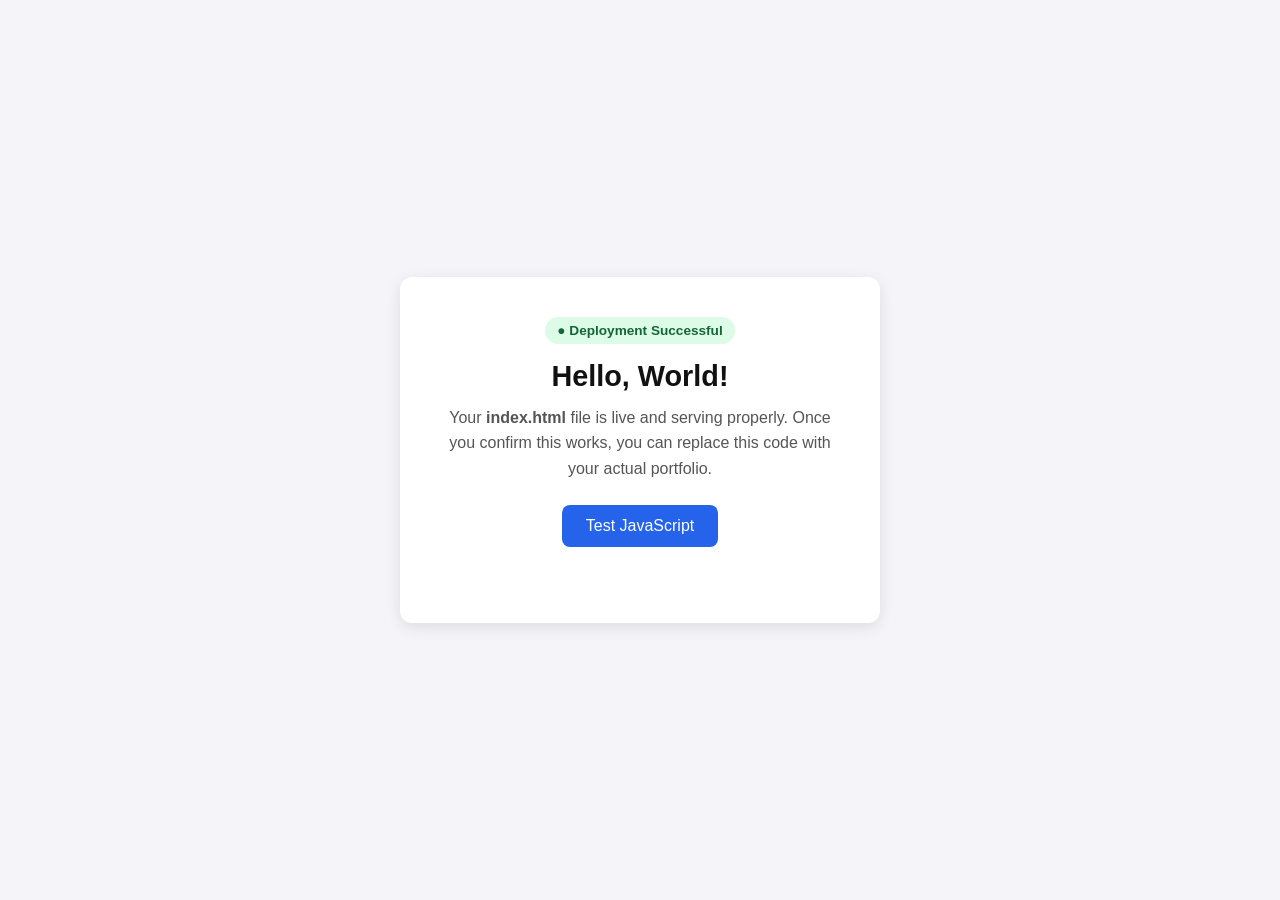
==== index.html @ 63421442 "Create index.html" ====
<!DOCTYPE html>
<html lang="en">
<head>
    <meta charset="UTF-8">
    <meta name="viewport" content="width=device-width, initial-scale=1.0">
    <title>Deployment Test | My Portfolio</title>
    <style>
        * {
            box-sizing: border-box;
            margin: 0;
            padding: 0;
        }
        body {
            font-family: -apple-system, BlinkMacSystemFont, "Segoe UI", Roboto, Helvetica, Arial, sans-serif;
            background-color: #f4f4f9;
            color: #333;
            display: flex;
            justify-content: center;
            align-items: center;
            height: 100vh;
            padding: 20px;
        }
        .card {
            background: #ffffff;
            padding: 40px;
            border-radius: 12px;
            box-shadow: 0 4px 15px rgba(0, 0, 0, 0.1);
            max-width: 480px;
            width: 100%;
            text-align: center;
        }
        .status-badge {
            display: inline-block;
            background-color: #dcfce7;
            color: #166534;
            font-weight: 600;
            font-size: 0.85rem;
            padding: 6px 12px;
            border-radius: 999px;
            margin-bottom: 16px;
        }
        h1 {
            font-size: 1.8rem;
            margin-bottom: 12px;
            color: #111;
        }
        p {
            color: #555;
            line-height: 1.6;
            margin-bottom: 24px;
        }
        button {
            background-color: #2563eb;
            color: white;
            border: none;
            padding: 12px 24px;
            font-size: 1rem;
            font-weight: 500;
            border-radius: 8px;
            cursor: pointer;
            transition: background-color 0.2s ease;
        }
        button:hover {
            background-color: #1d4ed8;
        }
        #js-output {
            margin-top: 16px;
            font-size: 0.9rem;
            color: #2563eb;
            font-weight: 500;
            min-height: 20px;
        }
    </style>
</head>
<body>

    <div class="card">
        <div class="status-badge">● Deployment Successful</div>
        <h1>Hello, World!</h1>
        <p>Your <strong>index.html</strong> file is live and serving properly. Once you confirm this works, you can replace this code with your actual portfolio.</p>
        
        <button onclick="testScript()">Test JavaScript</button>
        <div id="js-output"></div>
    </div>

    <script>
        function testScript() {
            const now = new Date().toLocaleTimeString();
            document.getElementById('js-output').textContent = `JavaScript is working! (Clicked at ${now})`;
        }
    </script>

</body>
</html>
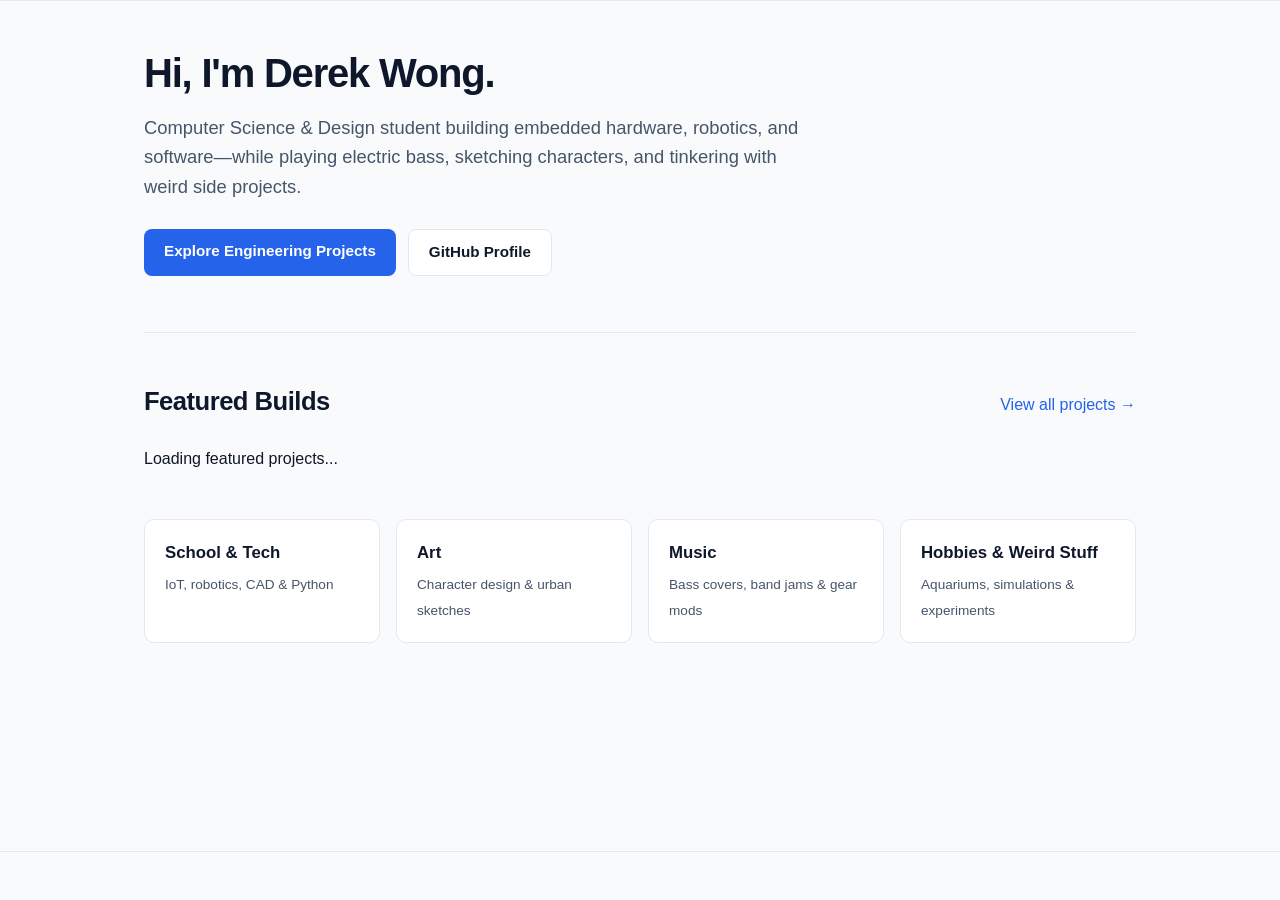
==== commit 14763d82: "Update index.html" ====
--- a/index.html
+++ b/index.html
@@ -3,92 +3,60 @@
 <head>
     <meta charset="UTF-8">
     <meta name="viewport" content="width=device-width, initial-scale=1.0">
-    <title>Deployment Test | My Portfolio</title>
-    <style>
-        * {
-            box-sizing: border-box;
-            margin: 0;
-            padding: 0;
-        }
-        body {
-            font-family: -apple-system, BlinkMacSystemFont, "Segoe UI", Roboto, Helvetica, Arial, sans-serif;
-            background-color: #f4f4f9;
-            color: #333;
-            display: flex;
-            justify-content: center;
-            align-items: center;
-            height: 100vh;
-            padding: 20px;
-        }
-        .card {
-            background: #ffffff;
-            padding: 40px;
-            border-radius: 12px;
-            box-shadow: 0 4px 15px rgba(0, 0, 0, 0.1);
-            max-width: 480px;
-            width: 100%;
-            text-align: center;
-        }
-        .status-badge {
-            display: inline-block;
-            background-color: #dcfce7;
-            color: #166534;
-            font-weight: 600;
-            font-size: 0.85rem;
-            padding: 6px 12px;
-            border-radius: 999px;
-            margin-bottom: 16px;
-        }
-        h1 {
-            font-size: 1.8rem;
-            margin-bottom: 12px;
-            color: #111;
-        }
-        p {
-            color: #555;
-            line-height: 1.6;
-            margin-bottom: 24px;
-        }
-        button {
-            background-color: #2563eb;
-            color: white;
-            border: none;
-            padding: 12px 24px;
-            font-size: 1rem;
-            font-weight: 500;
-            border-radius: 8px;
-            cursor: pointer;
-            transition: background-color 0.2s ease;
-        }
-        button:hover {
-            background-color: #1d4ed8;
-        }
-        #js-output {
-            margin-top: 16px;
-            font-size: 0.9rem;
-            color: #2563eb;
-            font-weight: 500;
-            min-height: 20px;
-        }
-    </style>
+    <title>Derek Wong | Engineering, Art & Experiments</title>
+    <link rel="stylesheet" href="css/main.css">
 </head>
 <body>
 
-    <div class="card">
-        <div class="status-badge">● Deployment Successful</div>
-        <h1>Hello, World!</h1>
-        <p>Your <strong>index.html</strong> file is live and serving properly. Once you confirm this works, you can replace this code with your actual portfolio.</p>
-        
-        <button onclick="testScript()">Test JavaScript</button>
-        <div id="js-output"></div>
-    </div>
+    <header id="site-header"></header>
 
-    <script>
-        function testScript() {
-            const now = new Date().toLocaleTimeString();
-            document.getElementById('js-output').textContent = `JavaScript is working! (Clicked at ${now})`;
-        }
-    </script>
+    <main class="container">
+        <!-- Hero Intro -->
+        <section class="hero">
+            <h1>Hi, I'm Derek Wong.</h1>
+            <p>
+                Computer Science &amp; Design student building embedded hardware, robotics, and software—while playing electric bass, sketching characters, and tinkering with weird side projects.
+            </p>
+            <div class="cta-group">
+                <a href="projects.html" class="btn btn-primary">Explore Engineering Projects</a>
+                <a href="https://github.com/yourusername" target="_blank" rel="noopener" class="btn btn-secondary">GitHub Profile</a>
+            </div>
+        </section>
 
+        <!-- Featured Builds (Auto-populated from data/portfolio.json) -->
+        <section>
+            <div class="section-header">
+                <h2>Featured Builds</h2>
+                <a href="projects.html">View all projects &rarr;</a>
+            </div>
+            <div id="featured-projects" class="grid">
+                <p>Loading featured projects...</p>
+            </div>
+        </section>
+
+        <!-- Category Directory -->
+        <section class="category-grid">
+            <a href="projects.html" class="category-card">
+                <h3>School &amp; Tech</h3>
+                <span>IoT, robotics, CAD &amp; Python</span>
+            </a>
+            <a href="gallery.html" class="category-card">
+                <h3>Art</h3>
+                <span>Character design &amp; urban sketches</span>
+            </a>
+            <a href="music.html" class="category-card">
+                <h3>Music</h3>
+                <span>Bass covers, band jams &amp; gear mods</span>
+            </a>
+            <a href="lab.html" class="category-card">
+                <h3>Hobbies &amp; Weird Stuff</h3>
+                <span>Aquariums, simulations &amp; experiments</span>
+            </a>
+        </section>
+    </main>
+
+    <footer id="site-footer"></footer>
+
+    <script src="js/main.js"></script>
 </body>
 </html>
--- a/css/main.css
+++ b/css/main.css
@@ -0,0 +1,339 @@
+:root {
+    --bg: #f8fafc;
+    --surface: #ffffff;
+    --text: #0f172a;
+    --text-muted: #475569;
+    --border: #e2e8f0;
+    --primary: #2563eb;
+    --primary-hover: #1d4ed8;
+    --tag-bg: #eff6ff;
+    --tag-text: #1e40af;
+    --shadow: 0 4px 12px rgba(15, 23, 42, 0.06);
+}
+
+[data-theme="dark"] {
+    --bg: #0b1120;
+    --surface: #1e293b;
+    --text: #f1f5f9;
+    --text-muted: #94a3b8;
+    --border: #334155;
+    --primary: #3b82f6;
+    --primary-hover: #60a5fa;
+    --tag-bg: #172554;
+    --tag-text: #93c5fd;
+    --shadow: 0 4px 14px rgba(0, 0, 0, 0.35);
+}
+
+* {
+    box-sizing: border-box;
+    margin: 0;
+    padding: 0;
+}
+
+body {
+    font-family: -apple-system, BlinkMacSystemFont, "Segoe UI", Roboto, Helvetica, Arial, sans-serif;
+    background-color: var(--bg);
+    color: var(--text);
+    line-height: 1.6;
+    transition: background-color 0.25s ease, color 0.25s ease;
+    display: flex;
+    flex-direction: column;
+    min-height: 100vh;
+}
+
+a {
+    color: var(--primary);
+    text-decoration: none;
+}
+
+a:hover {
+    text-decoration: underline;
+}
+
+.container {
+    width: 100%;
+    max-width: 1040px;
+    margin: 0 auto;
+    padding: 0 24px;
+}
+
+main {
+    flex: 1;
+    padding: 48px 0;
+}
+
+/* Navigation */
+header {
+    background-color: var(--surface);
+    border-bottom: 1px solid var(--border);
+    position: sticky;
+    top: 0;
+    z-index: 100;
+}
+
+.nav-bar {
+    display: flex;
+    justify-content: space-between;
+    align-items: center;
+    height: 64px;
+}
+
+.brand {
+    font-weight: 700;
+    font-size: 1.15rem;
+    color: var(--text);
+    letter-spacing: -0.02em;
+}
+
+.brand:hover {
+    text-decoration: none;
+    color: var(--primary);
+}
+
+.nav-links {
+    display: flex;
+    gap: 20px;
+    align-items: center;
+    flex-wrap: wrap;
+}
+
+.nav-links a {
+    color: var(--text-muted);
+    font-weight: 500;
+    font-size: 0.95rem;
+    transition: color 0.2s;
+}
+
+.nav-links a:hover,
+.nav-links a.active {
+    color: var(--primary);
+    text-decoration: none;
+}
+
+.theme-btn {
+    background: transparent;
+    border: 1px solid var(--border);
+    color: var(--text);
+    padding: 6px 10px;
+    border-radius: 6px;
+    cursor: pointer;
+    font-size: 0.85rem;
+}
+
+.theme-btn:hover {
+    border-color: var(--primary);
+}
+
+/* Hero Section (index.html) */
+.hero {
+    padding: 48px 0 56px;
+    border-bottom: 1px solid var(--border);
+    margin-bottom: 48px;
+}
+
+.hero h1 {
+    font-size: 2.5rem;
+    line-height: 1.2;
+    margin-bottom: 16px;
+    letter-spacing: -0.03em;
+}
+
+.hero p {
+    font-size: 1.15rem;
+    color: var(--text-muted);
+    max-width: 660px;
+    margin-bottom: 28px;
+}
+
+.cta-group {
+    display: flex;
+    gap: 12px;
+    flex-wrap: wrap;
+}
+
+.btn {
+    display: inline-block;
+    padding: 10px 20px;
+    border-radius: 8px;
+    font-weight: 600;
+    font-size: 0.95rem;
+    transition: all 0.2s;
+}
+
+.btn-primary {
+    background-color: var(--primary);
+    color: #ffffff;
+}
+
+.btn-primary:hover {
+    background-color: var(--primary-hover);
+    text-decoration: none;
+}
+
+.btn-secondary {
+    background-color: var(--surface);
+    color: var(--text);
+    border: 1px solid var(--border);
+}
+
+.btn-secondary:hover {
+    border-color: var(--primary);
+    text-decoration: none;
+}
+
+/* Section Headers & Filters */
+.section-header {
+    display: flex;
+    justify-content: space-between;
+    align-items: baseline;
+    margin-bottom: 24px;
+    flex-wrap: wrap;
+    gap: 12px;
+}
+
+.section-header h2 {
+    font-size: 1.6rem;
+    letter-spacing: -0.02em;
+}
+
+.filter-bar {
+    display: flex;
+    gap: 10px;
+    flex-wrap: wrap;
+    margin-bottom: 32px;
+}
+
+.filter-btn {
+    background-color: var(--surface);
+    color: var(--text-muted);
+    border: 1px solid var(--border);
+    padding: 8px 16px;
+    border-radius: 999px;
+    font-size: 0.9rem;
+    font-weight: 500;
+    cursor: pointer;
+    transition: all 0.2s;
+}
+
+.filter-btn:hover {
+    border-color: var(--primary);
+    color: var(--text);
+}
+
+.filter-btn.active {
+    background-color: var(--primary);
+    color: #ffffff;
+    border-color: var(--primary);
+}
+
+/* Grids & Cards */
+.grid {
+    display: grid;
+    grid-template-columns: repeat(auto-fill, minmax(300px, 1fr));
+    gap: 24px;
+}
+
+.card {
+    background-color: var(--surface);
+    border: 1px solid var(--border);
+    border-radius: 12px;
+    padding: 24px;
+    box-shadow: var(--shadow);
+    display: flex;
+    flex-direction: column;
+    justify-content: space-between;
+    transition: transform 0.2s ease, border-color 0.2s ease;
+}
+
+.card:hover {
+    transform: translateY(-3px);
+    border-color: var(--primary);
+}
+
+.card-meta {
+    display: flex;
+    justify-content: space-between;
+    font-size: 0.8rem;
+    font-weight: 600;
+    color: var(--primary);
+    text-transform: uppercase;
+    letter-spacing: 0.04em;
+    margin-bottom: 8px;
+}
+
+.card h3 {
+    font-size: 1.2rem;
+    margin-bottom: 10px;
+}
+
+.card p {
+    color: var(--text-muted);
+    font-size: 0.95rem;
+    margin-bottom: 18px;
+}
+
+.tags {
+    display: flex;
+    flex-wrap: wrap;
+    gap: 6px;
+    margin-bottom: 18px;
+}
+
+.tag {
+    background-color: var(--tag-bg);
+    color: var(--tag-text);
+    font-size: 0.78rem;
+    font-weight: 600;
+    padding: 4px 10px;
+    border-radius: 6px;
+}
+
+.card-links {
+    display: flex;
+    gap: 16px;
+    font-size: 0.9rem;
+    font-weight: 600;
+    padding-top: 12px;
+    border-top: 1px solid var(--border);
+}
+
+/* Explore Categories Strip (index.html) */
+.category-grid {
+    display: grid;
+    grid-template-columns: repeat(auto-fit, minmax(210px, 1fr));
+    gap: 16px;
+    margin-top: 48px;
+}
+
+.category-card {
+    background-color: var(--surface);
+    border: 1px solid var(--border);
+    padding: 20px;
+    border-radius: 10px;
+    color: var(--text);
+    transition: border-color 0.2s;
+}
+
+.category-card:hover {
+    border-color: var(--primary);
+    text-decoration: none;
+}
+
+.category-card h3 {
+    font-size: 1.05rem;
+    margin-bottom: 4px;
+}
+
+.category-card span {
+    font-size: 0.85rem;
+    color: var(--text-muted);
+}
+
+/* Footer */
+footer {
+    border-top: 1px solid var(--border);
+    padding: 24px 0;
+    text-align: center;
+    color: var(--text-muted);
+    font-size: 0.9rem;
+}
